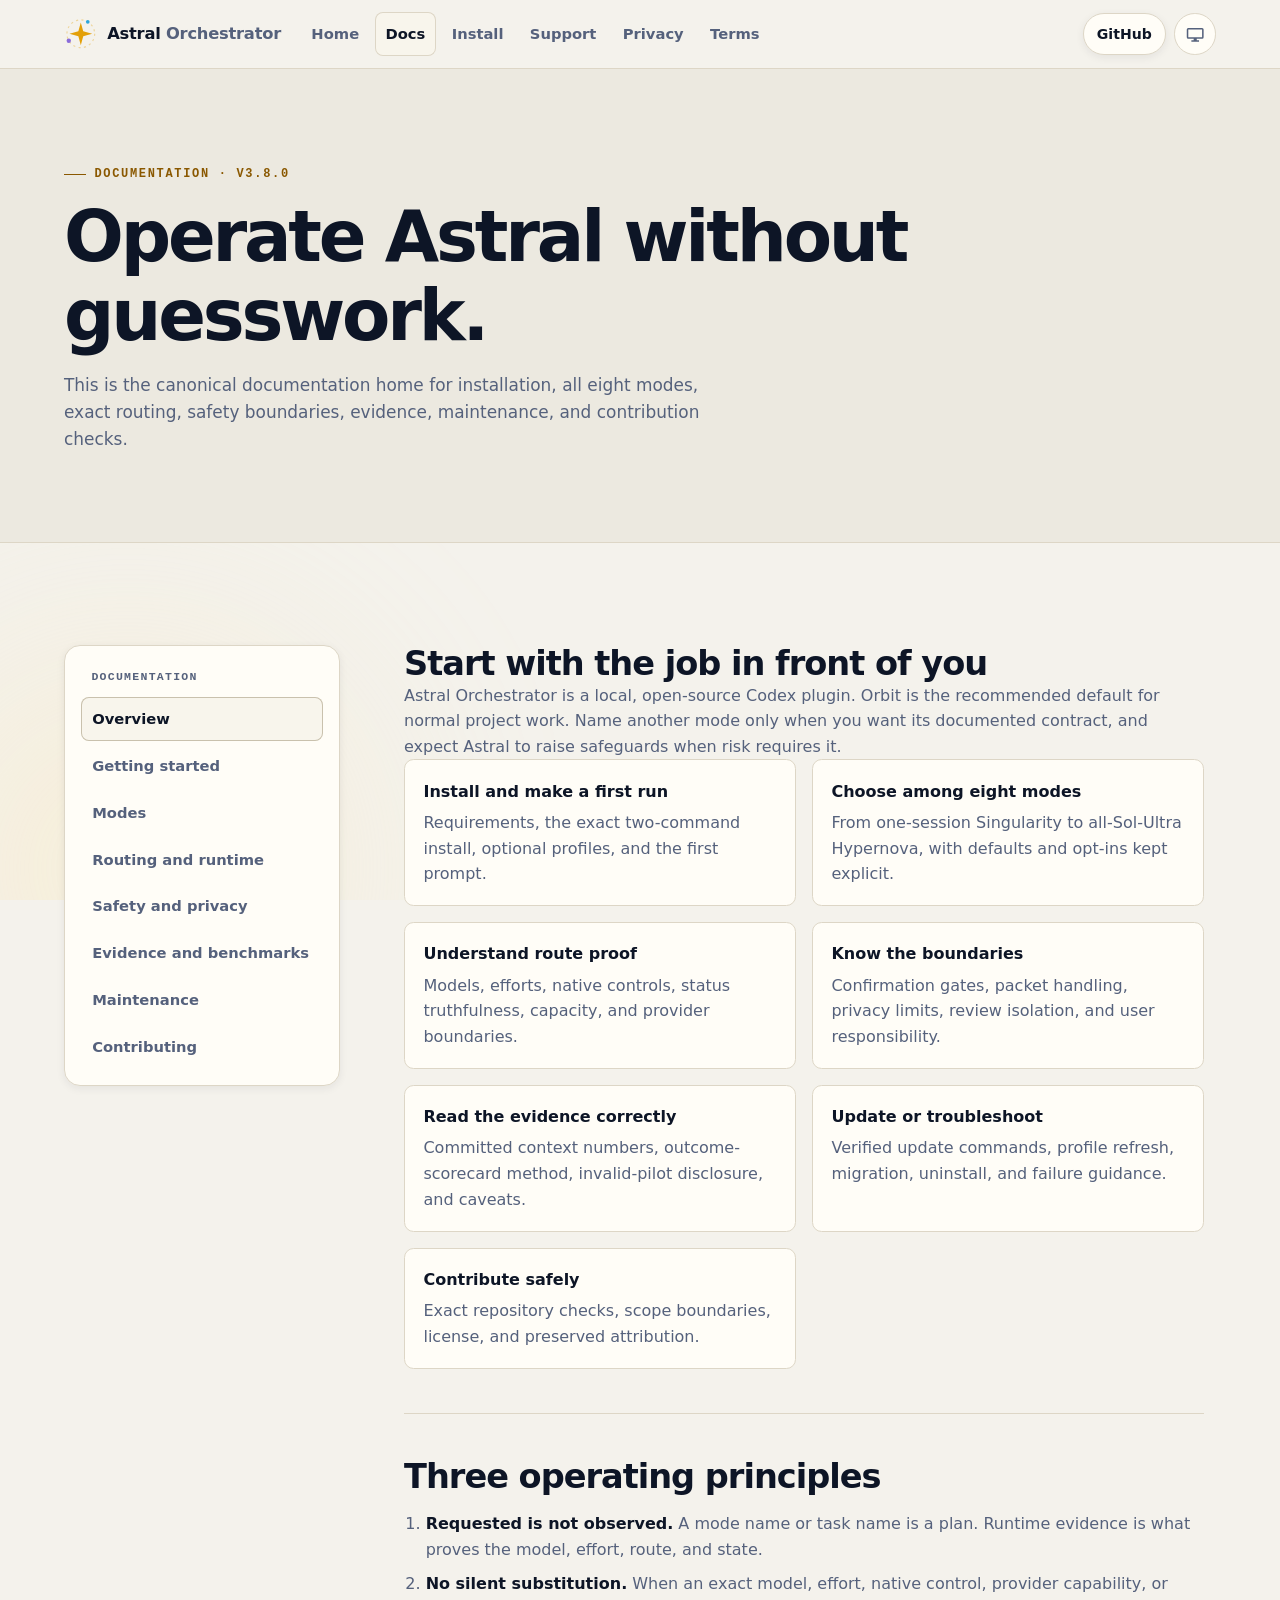
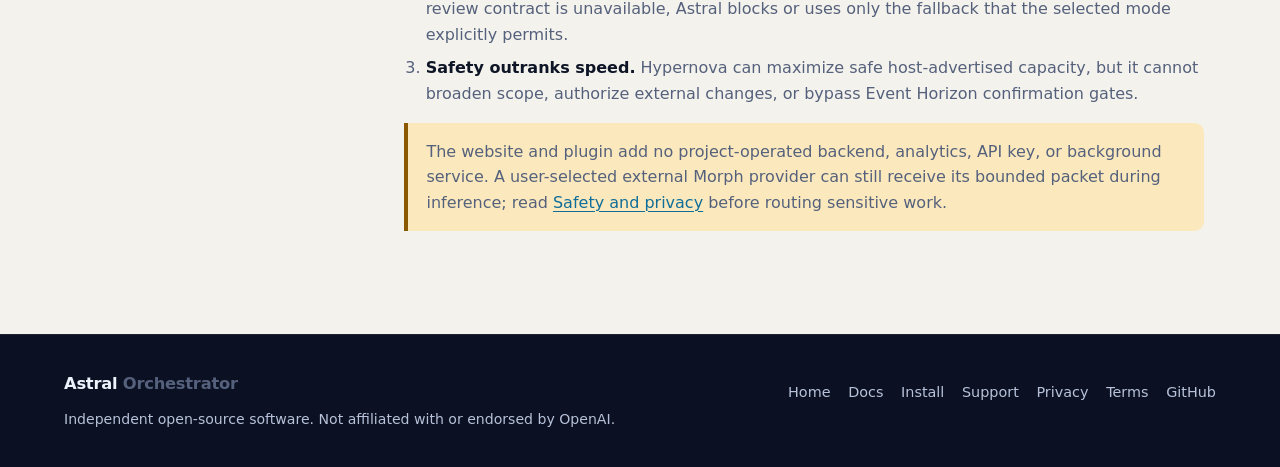
==== website/docs/index.html @ 860723d2 "feat: add Hypernova Sol Ultra mode" ====
<!doctype html>
<html lang="en">
  <head>
    <meta charset="utf-8">
    <meta name="viewport" content="width=device-width, initial-scale=1">
    <meta name="description" content="Canonical documentation for Astral Orchestrator installation, modes, routing, safety, evidence, and maintenance.">
    <meta name="theme-color" content="#f4f2ec">
    <title>Documentation · Astral Orchestrator</title>
    <link rel="icon" type="image/png" href="../assets/astral-orchestrator-favicon-32.png">
    <link rel="apple-touch-icon" href="../assets/astral-orchestrator-touch-icon.png">
    <link rel="stylesheet" href="../assets/site.css">
    <script src="../assets/site.js"></script>
  </head>
  <body>
    <div class="ambient" aria-hidden="true"></div>
    <a class="skip-link" href="#main-content">Skip to content</a>
    <header class="site-header">
      <div class="shell header-inner">
        <a class="brand" href="../" aria-label="Astral Orchestrator home">
          <svg class="brand-mark" viewBox="0 0 40 40" aria-hidden="true">
            <circle cx="20" cy="20" r="16.5" fill="none" stroke="currentColor" stroke-opacity="0.35" stroke-width="1.4" stroke-dasharray="2.5 4"></circle>
            <path d="M20 6.5 L22.9 17.1 L33.5 20 L22.9 22.9 L20 33.5 L17.1 22.9 L6.5 20 L17.1 17.1 Z"></path>
            <circle cx="28.3" cy="5.7" r="2.2" fill="#2ea6dc"></circle>
            <circle cx="5.7" cy="28.3" r="2.6" fill="#8a6cdb"></circle>
          </svg>
          <span class="brand-word">Astral <em>Orchestrator</em></span>
        </a>
        <nav class="site-nav" aria-label="Primary navigation">
          <ul>
            <li><a href="../">Home</a></li>
            <li><a href="./" aria-current="page">Docs</a></li>
            <li><a href="../install/">Install</a></li>
            <li><a href="../support/">Support</a></li>
            <li><a href="../privacy/">Privacy</a></li>
            <li><a href="../terms/">Terms</a></li>
          </ul>
        </nav>
        <div class="header-actions">
          <a class="star-button" href="https://github.com/Demonbane18/astral-orchestrator" target="_blank" rel="noopener" aria-label="Open Astral Orchestrator on GitHub in a new tab">
            <span class="star-button-part">GitHub</span>
          </a>
          <button class="theme-toggle" type="button" data-theme-toggle data-choice="system" aria-label="Theme: system. Activate for light theme.">
            <svg data-theme-icon="light" viewBox="0 0 24 24" aria-hidden="true"><circle cx="12" cy="12" r="5"></circle></svg>
            <svg data-theme-icon="dark" viewBox="0 0 24 24" aria-hidden="true"><path d="M21 12.8A9 9 0 1 1 11.2 3 7 7 0 0 0 21 12.8Z"></path></svg>
            <svg data-theme-icon="system" viewBox="0 0 24 24" aria-hidden="true"><path d="M3 4h18a2 2 0 0 1 2 2v10a2 2 0 0 1-2 2h-7v2h3v2H7v-2h3v-2H3a2 2 0 0 1-2-2V6a2 2 0 0 1 2-2Zm0 2v10h18V6H3Z"></path></svg>
          </button>
        </div>
      </div>
    </header>

    <main id="main-content">
      <header class="page-header docs-page-header">
        <div class="shell">
          <p class="eyebrow">Documentation · v3.8.0</p>
          <h1 id="docs-title">Operate Astral without guesswork.</h1>
          <p class="page-lede">This is the canonical documentation home for installation, all eight modes, exact routing, safety boundaries, evidence, maintenance, and contribution checks.</p>
        </div>
      </header>

      <section class="section" aria-labelledby="docs-title">
        <div class="shell docs-layout">
          <nav class="docs-nav" aria-label="Documentation">
            <p class="docs-nav-label">Documentation</p>
            <ul>
              <li><a href="./" aria-current="page">Overview</a></li>
              <li><a href="getting-started/">Getting started</a></li>
              <li><a href="modes/">Modes</a></li>
              <li><a href="routing/">Routing and runtime</a></li>
              <li><a href="safety/">Safety and privacy</a></li>
              <li><a href="evidence/">Evidence and benchmarks</a></li>
              <li><a href="maintenance/">Maintenance</a></li>
              <li><a href="contributing/">Contributing</a></li>
            </ul>
          </nav>

          <article class="doc-content">
            <section aria-labelledby="start-here">
              <h2 id="start-here">Start with the job in front of you</h2>
              <p>Astral Orchestrator is a local, open-source Codex plugin. Orbit is the recommended default for normal project work. Name another mode only when you want its documented contract, and expect Astral to raise safeguards when risk requires it.</p>
              <div class="doc-card-grid">
                <a class="doc-card" href="getting-started/"><strong>Install and make a first run</strong><span>Requirements, the exact two-command install, optional profiles, and the first prompt.</span></a>
                <a class="doc-card" href="modes/"><strong>Choose among eight modes</strong><span>From one-session Singularity to all-Sol-Ultra Hypernova, with defaults and opt-ins kept explicit.</span></a>
                <a class="doc-card" href="routing/"><strong>Understand route proof</strong><span>Models, efforts, native controls, status truthfulness, capacity, and provider boundaries.</span></a>
                <a class="doc-card" href="safety/"><strong>Know the boundaries</strong><span>Confirmation gates, packet handling, privacy limits, review isolation, and user responsibility.</span></a>
                <a class="doc-card" href="evidence/"><strong>Read the evidence correctly</strong><span>Committed context numbers, outcome-scorecard method, invalid-pilot disclosure, and caveats.</span></a>
                <a class="doc-card" href="maintenance/"><strong>Update or troubleshoot</strong><span>Verified update commands, profile refresh, migration, uninstall, and failure guidance.</span></a>
                <a class="doc-card" href="contributing/"><strong>Contribute safely</strong><span>Exact repository checks, scope boundaries, license, and preserved attribution.</span></a>
              </div>
            </section>

            <section aria-labelledby="operating-principles">
              <h2 id="operating-principles">Three operating principles</h2>
              <ol>
                <li><strong>Requested is not observed.</strong> A mode name or task name is a plan. Runtime evidence is what proves the model, effort, route, and state.</li>
                <li><strong>No silent substitution.</strong> When an exact model, effort, native control, provider capability, or review contract is unavailable, Astral blocks or uses only the fallback that the selected mode explicitly permits.</li>
                <li><strong>Safety outranks speed.</strong> Hypernova can maximize safe host-advertised capacity, but it cannot broaden scope, authorize external changes, or bypass Event Horizon confirmation gates.</li>
              </ol>
              <p class="doc-callout">The website and plugin add no project-operated backend, analytics, API key, or background service. A user-selected external Morph provider can still receive its bounded packet during inference; read <a href="safety/">Safety and privacy</a> before routing sensitive work.</p>
            </section>
          </article>
        </div>
      </section>
    </main>

    <footer class="site-footer">
      <div class="shell footer-inner">
        <div>
          <a class="brand" href="../"><span class="brand-word">Astral <em>Orchestrator</em></span></a>
          <p class="footer-note">Independent open-source software. Not affiliated with or endorsed by OpenAI.</p>
        </div>
        <nav aria-label="Footer navigation">
          <ul class="footer-links">
            <li><a href="../">Home</a></li>
            <li><a href="./">Docs</a></li>
            <li><a href="../install/">Install</a></li>
            <li><a href="../support/">Support</a></li>
            <li><a href="../privacy/">Privacy</a></li>
            <li><a href="../terms/">Terms</a></li>
            <li><a href="https://github.com/Demonbane18/astral-orchestrator">GitHub</a></li>
          </ul>
        </nav>
      </div>
    </footer>
  </body>
</html>
---- website/assets/site.css ----
/* ============================================================
   Astral Orchestrator · celestial design system
   Light "day" theme by default; dark "night" via [data-theme="dark"].
   The resolved theme is set by site.js before first paint.
   ============================================================ */

:root {
  color-scheme: light;

  --bg: #f4f2ec;
  --bg-soft: #ece9e0;
  --surface: #fffdf7;
  --surface-2: #f8f5ec;
  --glass: rgb(255 253 247 / 0.72);
  --text: #16213b;
  --text-strong: #0d1526;
  --muted: #55617c;
  --line: #ddd6c6;
  --line-strong: #c9c1ad;

  --gold: #8a5800;
  --gold-bright: #e3a008;
  --focus-ring: #8a5800;
  --gold-soft: #fbe9bd;
  --sky: #0f6d99;
  --sky-bright: #1f9ed6;
  --sky-soft: #d5eef8;
  --violet: #6b4fc6;
  --violet-soft: #e6def8;

  --header-bg: #f4f2ec;
  --hero-bg: #0b1122;
  --hero-text: #eef2fc;
  --hero-muted: #b7c2da;
  --code-bg: #0b1122;
  --code-text: #dce8fb;

  --shadow-sm: 0 0.15rem 0.5rem rgb(23 32 56 / 0.07);
  --shadow-md: 0 0.9rem 2.4rem rgb(23 32 56 / 0.11);
  --shadow-glow: 0 0 2.5rem rgb(227 160 8 / 0.25);

  --radius: 1rem;
  --radius-sm: 0.6rem;
  --content: 72rem;

  --font-body: ui-sans-serif, system-ui, -apple-system, BlinkMacSystemFont, "Segoe UI", sans-serif;
  --font-mono: ui-monospace, SFMono-Regular, Menlo, Consolas, monospace;
}

:root[data-theme="dark"] {
  color-scheme: dark;

  --bg: #070b18;
  --bg-soft: #0a1020;
  --surface: #0e1527;
  --surface-2: #121b31;
  --glass: rgb(14 21 39 / 0.66);
  --text: #e8edfa;
  --text-strong: #f7f9ff;
  --muted: #9da9c6;
  --line: #243050;
  --line-strong: #33436e;

  --gold: #f2ba42;
  --gold-bright: #ffd36a;
  --focus-ring: #ffd36a;
  --gold-soft: #2c2307;
  --sky: #63c9f2;
  --sky-bright: #8adbf7;
  --sky-soft: #0d2b3d;
  --violet: #a585f0;
  --violet-soft: #241d44;

  --header-bg: rgb(7 11 24 / 0.78);
  --hero-bg: #070b18;
  --hero-text: #eef2fc;
  --hero-muted: #a9b6d4;
  --code-bg: #050912;
  --code-text: #d7e5fb;

  --shadow-sm: 0 0.15rem 0.5rem rgb(0 0 0 / 0.35);
  --shadow-md: 0 0.9rem 2.6rem rgb(0 0 0 / 0.45);
  --shadow-glow: 0 0 3rem rgb(242 186 66 / 0.22);
}

/* ---------- Reset & base ---------- */

*,
*::before,
*::after {
  box-sizing: border-box;
}

html {
  scroll-behavior: smooth;
  scroll-padding-top: 5.5rem;
}

body {
  margin: 0;
  color: var(--text);
  background: var(--bg);
  font-family: var(--font-body);
  font-size: 1rem;
  line-height: 1.6;
  -webkit-font-smoothing: antialiased;
  overflow-x: hidden;
  transition: background-color 0.35s ease, color 0.35s ease;
}

img,
svg {
  display: block;
  max-width: 100%;
}

svg {
  fill: currentColor;
}

a {
  color: var(--sky);
  text-decoration-thickness: 0.09em;
  text-underline-offset: 0.16em;
}

a:hover {
  color: var(--gold);
}

button,
a {
  touch-action: manipulation;
  -webkit-tap-highlight-color: transparent;
}

:focus-visible {
  outline: 0.18rem solid var(--focus-ring);
  outline-offset: 0.18rem;
  border-radius: 0.25rem;
}

.skip-link {
  position: fixed;
  z-index: 100;
  top: 0.75rem;
  left: 0.75rem;
  transform: translateY(-180%);
  padding: 0.55rem 0.8rem;
  color: #0b1122;
  background: var(--gold-bright);
  border-radius: 0.4rem;
  font-weight: 700;
  text-decoration: none;
}

.skip-link:focus {
  transform: translateY(0);
}

.shell {
  width: min(var(--content), calc(100% - 2.5rem));
  margin-inline: auto;
}

/* ---------- Ambient background ---------- */

.ambient {
  position: fixed;
  inset: 0;
  z-index: -1;
  overflow: hidden;
  pointer-events: none;
}

.ambient::before,
.ambient::after {
  position: absolute;
  width: 44rem;
  height: 44rem;
  content: "";
  border-radius: 50%;
  filter: blur(90px);
  opacity: 0.5;
}

.ambient::before {
  top: -18rem;
  right: -12rem;
  background: radial-gradient(circle, var(--sky-soft) 0%, transparent 65%);
}

.ambient::after {
  bottom: -20rem;
  left: -14rem;
  background: radial-gradient(circle, var(--gold-soft) 0%, transparent 65%);
}

:root[data-theme="dark"] .ambient::before,
:root[data-theme="dark"] .ambient::after {
  opacity: 0.9;
}

/* ---------- Header ---------- */

.site-header {
  position: sticky;
  z-index: 50;
  top: 0;
  background: var(--header-bg);
  border-bottom: 1px solid var(--line);
  backdrop-filter: blur(14px);
  -webkit-backdrop-filter: blur(14px);
}

.header-inner {
  display: flex;
  flex-wrap: wrap;
  align-items: center;
  gap: 0.4rem 1.25rem;
  min-height: 4.25rem;
  padding-block: 0.5rem;
}

.brand {
  display: inline-flex;
  flex: 0 0 auto;
  align-items: center;
  gap: 0.6rem;
  color: var(--text-strong);
  font-weight: 800;
  letter-spacing: -0.015em;
  line-height: 1.1;
  text-decoration: none;
}

.brand:hover {
  color: var(--text-strong);
}

.brand-mark {
  width: 2.1rem;
  height: 2.1rem;
  color: var(--gold-bright);
  transition: transform 0.5s cubic-bezier(0.34, 1.56, 0.64, 1);
}

.brand:hover .brand-mark {
  transform: rotate(72deg);
}

.brand-word {
  font-size: 1.02rem;
  white-space: nowrap;
}

.brand-word em {
  color: var(--muted);
  font-style: normal;
  font-weight: 600;
}

.site-nav {
  flex: 1 1 auto;
  min-width: 0;
}

.site-nav ul,
.footer-links,
.check-list,
.issue-list {
  padding: 0;
  margin: 0;
  list-style: none;
}

.site-nav ul {
  display: flex;
  align-items: center;
  gap: 0.1rem 0.35rem;
  overflow-x: auto;
  scrollbar-width: none;
}

.site-nav ul::-webkit-scrollbar {
  display: none;
}

.site-nav a {
  display: inline-flex;
  align-items: center;
  min-height: 2.75rem;
  padding: 0.45rem 0.65rem;
  color: var(--muted);
  border-radius: 0.5rem;
  font-size: 0.92rem;
  font-weight: 600;
  text-decoration: none;
  white-space: nowrap;
}

.site-nav a[aria-current="page"] {
  color: var(--text-strong);
  background: var(--surface-2);
  box-shadow: inset 0 0 0 1px var(--line);
}

.site-nav a:hover {
  color: var(--text-strong);
  background: var(--surface-2);
}

.header-actions {
  display: flex;
  flex: 0 0 auto;
  align-items: center;
  gap: 0.55rem;
  margin-left: auto;
}

/* ---------- Theme toggle ---------- */

.theme-toggle {
  display: grid;
  place-items: center;
  width: 2.6rem;
  height: 2.6rem;
  padding: 0;
  color: var(--muted);
  background: var(--surface);
  border: 1px solid var(--line);
  border-radius: 50%;
  cursor: pointer;
  transition: color 0.25s ease, border-color 0.25s ease, transform 0.25s ease;
}

.theme-toggle:hover {
  color: var(--gold);
  border-color: var(--gold);
  transform: rotate(18deg);
}

.theme-toggle svg {
  display: none;
  width: 1.15rem;
  height: 1.15rem;
}

.theme-toggle[data-choice="light"] [data-theme-icon="light"],
.theme-toggle[data-choice="dark"] [data-theme-icon="dark"],
.theme-toggle[data-choice="system"] [data-theme-icon="system"] {
  display: block;
}

/* ---------- GitHub star button ---------- */

.star-button {
  position: relative;
  display: inline-flex;
  align-items: center;
  min-height: 2.6rem;
  padding: 0;
  color: var(--text-strong);
  background: var(--surface);
  border: 1px solid var(--line);
  border-radius: 2rem;
  box-shadow: var(--shadow-sm);
  font-size: 0.88rem;
  font-weight: 700;
  text-decoration: none;
  transition: border-color 0.25s ease, box-shadow 0.25s ease, transform 0.15s ease;
}

.star-button:hover {
  color: var(--text-strong);
  border-color: var(--gold-bright);
  box-shadow: var(--shadow-glow);
}

.star-button:active {
  transform: scale(0.96);
}

.star-button-part {
  display: inline-flex;
  align-items: center;
  gap: 0.4rem;
  padding: 0.45rem 0.8rem;
}

.star-button-part + .star-button-part {
  border-left: 1px solid var(--line);
}

.star-button .gh-mark {
  width: 1.15rem;
  height: 1.15rem;
}

.star-icon {
  width: 1rem;
  height: 1rem;
  color: var(--muted);
  transition: color 0.25s ease, transform 0.4s cubic-bezier(0.34, 1.8, 0.64, 1);
}

.star-button:hover .star-icon {
  color: var(--gold-bright);
  transform: rotate(72deg) scale(1.15);
}

/* ---------- Typography ---------- */

.eyebrow {
  display: inline-flex;
  align-items: center;
  gap: 0.5rem;
  margin: 0 0 0.9rem;
  color: var(--gold);
  font-family: var(--font-mono);
  font-size: 0.75rem;
  font-weight: 700;
  letter-spacing: 0.14em;
  text-transform: uppercase;
}

.eyebrow::before {
  display: inline-block;
  width: 1.4rem;
  height: 1px;
  content: "";
  background: currentColor;
}

h1,
h2,
h3 {
  color: var(--text-strong);
  font-family: var(--font-body);
  font-weight: 800;
  line-height: 1.12;
}

h1 {
  max-width: 17ch;
  margin: 0;
  font-size: clamp(2.4rem, 6.5vw, 4.4rem);
  letter-spacing: -0.045em;
}

h2 {
  margin: 0;
  font-size: clamp(1.65rem, 3.6vw, 2.4rem);
  letter-spacing: -0.03em;
}

h3 {
  margin: 0;
  font-size: 1.18rem;
  letter-spacing: -0.015em;
}

p {
  margin: 0;
}

.gradient-text {
  color: var(--gold);
}

/* Keep the hero's luminous treatment against its dedicated dark backdrop. */
.hero .gradient-text {
  color: var(--gold-bright);
}

/* Marker-style highlight for key terms */
.hl {
  padding-inline: 0.08em;
  color: var(--text-strong);
  font-weight: 700;
  background: linear-gradient(to top, rgb(242 186 66 / 0.32) 38%, transparent 38%);
  border-radius: 0.12em;
  box-decoration-break: clone;
  -webkit-box-decoration-break: clone;
}

.hero .hl {
  color: #fff;
}

/* Check list (requirements, facts) */
.check-list {
  display: grid;
  gap: 0.6rem;
  margin-top: 0.75rem;
}

.check-list li {
  position: relative;
  padding-left: 1.55rem;
  color: var(--muted);
}

.check-list li::before {
  position: absolute;
  left: 0;
  color: var(--gold-bright);
  content: "✓";
  font-weight: 800;
}

.check-list li strong {
  color: var(--text-strong);
}

/* ---------- Buttons ---------- */

.button {
  display: inline-flex;
  align-items: center;
  justify-content: center;
  min-height: 3rem;
  padding: 0.75rem 1.35rem;
  border: 1px solid transparent;
  border-radius: 0.7rem;
  font-weight: 700;
  line-height: 1.2;
  text-align: center;
  text-decoration: none;
  transition: transform 0.18s ease, box-shadow 0.25s ease, background 0.25s ease,
    border-color 0.25s ease, color 0.25s ease;
}

.button:active {
  transform: translateY(1px) scale(0.98);
}

.button-primary {
  color: #131a08;
  background: linear-gradient(135deg, #ffd36a 0%, #f0b73f 100%);
  box-shadow: 0 0.55rem 1.6rem rgb(240 183 63 / 0.35);
}

.button-primary:hover {
  color: #131a08;
  box-shadow: 0 0.8rem 2.2rem rgb(240 183 63 / 0.5);
  transform: translateY(-2px);
}

.button-quiet {
  color: var(--hero-text);
  border-color: rgb(255 255 255 / 0.22);
  background: rgb(255 255 255 / 0.04);
}

.button-quiet:hover {
  color: #fff;
  border-color: var(--sky-bright);
  background: rgb(255 255 255 / 0.09);
  transform: translateY(-2px);
}

/* ---------- Hero ---------- */

.hero {
  position: relative;
  overflow: hidden;
  color: var(--hero-text);
  background:
    radial-gradient(ellipse 60% 45% at 78% 8%, rgb(99 201 242 / 0.14) 0%, transparent 70%),
    radial-gradient(ellipse 55% 40% at 12% 90%, rgb(242 186 66 / 0.12) 0%, transparent 70%),
    radial-gradient(ellipse 40% 35% at 90% 85%, rgb(165 133 240 / 0.12) 0%, transparent 70%),
    var(--hero-bg);
}

.hero::before {
  position: absolute;
  inset: 0;
  content: "";
  background-image:
    radial-gradient(1.5px 1.5px at 12% 22%, rgb(255 255 255 / 0.85) 50%, transparent 51%),
    radial-gradient(1px 1px at 32% 68%, rgb(255 255 255 / 0.6) 50%, transparent 51%),
    radial-gradient(1.8px 1.8px at 55% 15%, rgb(255 255 255 / 0.75) 50%, transparent 51%),
    radial-gradient(1px 1px at 70% 45%, rgb(255 255 255 / 0.5) 50%, transparent 51%),
    radial-gradient(1.4px 1.4px at 86% 26%, rgb(255 255 255 / 0.8) 50%, transparent 51%),
    radial-gradient(1px 1px at 44% 88%, rgb(255 255 255 / 0.55) 50%, transparent 51%),
    radial-gradient(1.2px 1.2px at 94% 70%, rgb(255 255 255 / 0.6) 50%, transparent 51%),
    radial-gradient(1px 1px at 6% 78%, rgb(255 255 255 / 0.5) 50%, transparent 51%);
  animation: starfield-drift 14s ease-in-out infinite alternate;
}

@keyframes starfield-drift {
  from { opacity: 0.55; transform: translateY(0); }
  to { opacity: 1; transform: translateY(-0.6rem); }
}

.hero-grid {
  position: relative;
  display: grid;
  grid-template-columns: minmax(0, 1.08fr) minmax(16rem, 0.92fr);
  gap: clamp(2rem, 6vw, 5rem);
  align-items: center;
  padding-block: clamp(3.5rem, 9vw, 7rem);
}

.hero-grid > * {
  min-width: 0;
}

.hero-badge {
  display: inline-flex;
  align-items: center;
  gap: 0.5rem;
  margin-bottom: 1.3rem;
  padding: 0.4rem 0.9rem;
  color: var(--gold-bright);
  background: rgb(242 186 66 / 0.1);
  border: 1px solid rgb(242 186 66 / 0.32);
  border-radius: 2rem;
  font-family: var(--font-mono);
  font-size: 0.74rem;
  font-weight: 600;
  letter-spacing: 0.06em;
}

.hero-badge .pulse-dot {
  width: 0.5rem;
  height: 0.5rem;
  background: var(--gold-bright);
  border-radius: 50%;
  animation: pulse-dot 2.2s ease-in-out infinite;
}

@keyframes pulse-dot {
  0%, 100% { box-shadow: 0 0 0 0 rgb(242 186 66 / 0.55); }
  55% { box-shadow: 0 0 0 0.45rem rgb(242 186 66 / 0); }
}

.hero h1 {
  color: var(--hero-text);
}

.hero-copy {
  max-width: 36rem;
  margin-top: 1.35rem;
  color: var(--hero-muted);
  font-size: clamp(1.05rem, 2vw, 1.22rem);
}

.hero-actions {
  display: flex;
  flex-wrap: wrap;
  gap: 0.8rem;
  margin-top: 2rem;
}

.hero-facts {
  display: flex;
  flex-wrap: wrap;
  gap: 0.5rem 1.4rem;
  margin-top: 2.4rem;
  padding: 0;
  list-style: none;
}

.hero-facts li {
  display: flex;
  align-items: center;
  gap: 0.5rem;
  color: var(--hero-muted);
  font-size: 0.88rem;
  font-weight: 600;
}

.hero-facts svg {
  width: 0.95rem;
  height: 0.95rem;
  color: var(--gold-bright);
}

/* Hero orbital scene */

.hero-orbit {
  position: relative;
  max-width: 27rem;
  margin-inline: auto;
}

.hero-orbit::before {
  position: absolute;
  inset: 12%;
  content: "";
  background: radial-gradient(circle, rgb(242 186 66 / 0.22) 0%, transparent 62%);
  filter: blur(22px);
}

.orbit-scene {
  position: relative;
  width: 100%;
  height: auto;
}

.orbit-ring {
  fill: none;
  stroke: rgb(255 255 255 / 0.16);
  stroke-dasharray: 3 7;
  stroke-width: 1;
}

.orbit-group {
  transform-box: view-box;
  transform-origin: center;
}

.orbit-group--luna {
  animation: orbit-spin 26s linear infinite;
}

.orbit-group--terra {
  animation: orbit-spin 17s linear infinite reverse;
}

.orbit-ring--review {
  stroke: rgb(242 186 66 / 0.32);
  transform-box: view-box;
  transform-origin: center;
  animation: orbit-spin 70s linear infinite reverse;
}

@keyframes orbit-spin {
  to { transform: rotate(360deg); }
}

.orbit-sol {
  color: var(--gold-bright);
  filter: drop-shadow(0 0 14px rgb(242 186 66 / 0.65));
}

.orbit-luna {
  color: var(--sky-bright);
  filter: drop-shadow(0 0 8px rgb(99 201 242 / 0.6));
}

.orbit-terra {
  color: var(--violet);
  filter: drop-shadow(0 0 8px rgb(165 133 240 / 0.6));
}

.orbit-cutout {
  fill: var(--hero-bg);
}

.orbit-legend {
  position: relative;
  display: flex;
  flex-wrap: wrap;
  justify-content: center;
  gap: 0.55rem;
  margin-top: 1.1rem;
}

.orbit-chip {
  display: inline-flex;
  align-items: center;
  gap: 0.45rem;
  padding: 0.38rem 0.85rem;
  color: var(--hero-text);
  background: rgb(255 255 255 / 0.05);
  border: 1px solid rgb(255 255 255 / 0.14);
  border-radius: 2rem;
  font-size: 0.8rem;
  font-weight: 600;
  backdrop-filter: blur(6px);
}

.orbit-chip i {
  width: 0.55rem;
  height: 0.55rem;
  border-radius: 50%;
}

.orbit-chip .dot-sol { background: var(--gold-bright); }
.orbit-chip .dot-luna { background: var(--sky-bright); }
.orbit-chip .dot-terra { background: var(--violet); }
.orbit-chip .dot-review { background: transparent; border: 2px dashed var(--gold-bright); }

/* ---------- Sections ---------- */

.section {
  padding-block: clamp(3.5rem, 8vw, 6.5rem);
}

.section-intro {
  display: grid;
  grid-template-columns: minmax(0, 0.85fr) minmax(16rem, 1.15fr);
  gap: 1rem 3rem;
  align-items: end;
  margin-bottom: clamp(2rem, 5vw, 3.25rem);
}

.section-intro > p:last-child,
.page-lede {
  max-width: 42rem;
  color: var(--muted);
  font-size: 1.06rem;
}

/* ---------- Cards ---------- */

.card-grid {
  display: grid;
  grid-template-columns: repeat(3, minmax(0, 1fr));
  gap: 1.15rem;
}

.two-up {
  display: grid;
  grid-template-columns: repeat(2, minmax(0, 1fr));
  gap: 1.15rem;
}

.pillar-card,
.mode-card,
.plain-card,
.install-card,
.info-panel,
.policy-card,
.chart-card,
.conclusion-card {
  position: relative;
  padding: clamp(1.35rem, 3vw, 1.9rem);
  background: var(--glass);
  border: 1px solid var(--line);
  border-radius: var(--radius);
  box-shadow: var(--shadow-sm);
  backdrop-filter: blur(12px);
  -webkit-backdrop-filter: blur(12px);
  transition: transform 0.3s ease, box-shadow 0.3s ease, border-color 0.3s ease;
}

.pillar-card:hover,
.mode-card:hover,
.plain-card:hover {
  border-color: var(--line-strong);
  box-shadow: var(--shadow-md);
  transform: translateY(-0.3rem);
}

.pillar-card p,
.mode-card p,
.plain-card p,
.info-panel p,
.policy-card p,
.conclusion-card p {
  margin-top: 0.7rem;
  color: var(--muted);
}

.card-icon {
  display: grid;
  place-items: center;
  width: 2.9rem;
  height: 2.9rem;
  margin-bottom: 1.1rem;
  border-radius: 0.85rem;
}

.card-icon svg {
  width: 1.45rem;
  height: 1.45rem;
}

.card-icon--sol {
  color: var(--gold-bright);
  background: var(--gold-soft);
}

.card-icon--lanes {
  color: var(--sky-bright);
  background: var(--sky-soft);
}

.card-icon--review {
  color: var(--violet);
  background: var(--violet-soft);
}

/* ---------- Modes ---------- */

.modes-section {
  background: var(--bg-soft);
  border-block: 1px solid var(--line);
}

.mode-card {
  display: flex;
  flex-direction: column;
  gap: 0.2rem;
}

.modes-grid {
  grid-template-columns: repeat(3, minmax(0, 1fr));
}

.mode-tag {
  display: inline-flex;
  align-items: center;
  align-self: flex-start;
  gap: 0.45rem;
  margin-bottom: 0.85rem;
  padding: 0.28rem 0.7rem;
  border-radius: 2rem;
  font-family: var(--font-mono);
  font-size: 0.72rem;
  font-weight: 700;
  letter-spacing: 0.08em;
  text-transform: uppercase;
}

.mode-tag--comet {
  color: var(--gold);
  background: var(--gold-soft);
}

.mode-tag--orbit {
  color: var(--sky);
  background: var(--sky-soft);
}

.mode-tag--event-horizon {
  color: var(--violet);
  background: var(--violet-soft);
}

.mode-tag--singularity {
  color: var(--text-strong);
  background: color-mix(in srgb, var(--gold-soft) 52%, var(--sky-soft));
  border: 1px solid color-mix(in srgb, var(--gold) 46%, var(--sky));
}

.mode-tag--pulsar {
  color: var(--gold);
  background: var(--gold-soft);
  border: 1px solid currentColor;
}

.mode-tag--morph {
  color: var(--violet);
  background: var(--violet-soft);
  border: 1px solid currentColor;
}

.mode-tag--constellation {
  color: var(--sky);
  background: var(--sky-soft);
  border: 1px solid currentColor;
}

.mode-tag--hypernova {
  color: var(--text-strong);
  background: color-mix(in srgb, var(--violet-soft) 55%, var(--gold-soft));
  border: 1px solid color-mix(in srgb, var(--violet) 55%, var(--gold));
}

.mode-card--pulsar {
  border-color: color-mix(in srgb, var(--gold) 38%, var(--line));
}

.mode-card--singularity {
  border-color: color-mix(in srgb, var(--gold) 28%, var(--sky));
}

.mode-card--morph {
  border-color: color-mix(in srgb, var(--violet) 38%, var(--line));
}

.mode-card--constellation {
  border-color: color-mix(in srgb, var(--sky) 38%, var(--line));
}

.mode-card--hypernova {
  border-color: color-mix(in srgb, var(--violet) 42%, var(--gold));
}

.mode-card .mode-best {
  margin-top: auto;
  padding-top: 0.9rem;
  font-size: 0.86rem;
}

.mode-card .mode-best strong {
  color: var(--text-strong);
}

.mode-guard {
  max-width: 60rem;
  margin: 1.4rem auto 0;
  padding: 1.15rem 1.35rem;
  color: var(--muted);
  background: var(--surface);
  border: 1px solid var(--line-strong);
  border-left: 0.32rem solid var(--violet);
  border-radius: var(--radius-sm);
  box-shadow: var(--shadow-sm);
}

.mode-guard h3 {
  margin: 0;
  color: var(--text-strong);
  font-size: 1rem;
}

.mode-guard p {
  margin: 0.45rem 0 0;
}

/* ---------- Pulsar mode ---------- */

.pulsar-section {
  border-bottom: 1px solid var(--line);
}

.pulsar-grid {
  display: grid;
  grid-template-columns: repeat(3, minmax(0, 1fr));
  gap: 1.15rem;
}

.pulsar-card {
  padding: clamp(1.35rem, 3vw, 1.9rem);
  color: var(--muted);
  background: var(--glass);
  border: 1px solid var(--line);
  border-top: 0.32rem solid var(--gold-bright);
  border-radius: var(--radius);
  box-shadow: var(--shadow-sm);
  backdrop-filter: blur(12px);
  -webkit-backdrop-filter: blur(12px);
}

.pulsar-card h3 {
  color: var(--text-strong);
}

.attribution-note {
  max-width: 54rem;
  margin: 1.5rem auto 0;
  padding: 1rem 1.2rem;
  color: var(--muted);
  background: var(--gold-soft);
  border-left: 0.28rem solid var(--gold);
  border-radius: 0 var(--radius-sm) var(--radius-sm) 0;
  font-size: 0.92rem;
}

.attribution-note p {
  margin: 0;
}

/* ---------- How it works: interactive route ---------- */

.route-map {
  max-width: 60rem;
  margin-inline: auto;
}

.route-step {
  position: relative;
  background: var(--glass);
  border: 1px solid var(--line);
  border-left: 0.35rem solid var(--sky-bright);
  border-radius: var(--radius);
  box-shadow: var(--shadow-sm);
  backdrop-filter: blur(12px);
  -webkit-backdrop-filter: blur(12px);
  transition: border-color 0.25s ease, box-shadow 0.25s ease;
}

.route-step:hover {
  box-shadow: var(--shadow-md);
}

.route-step--sol,
.route-step--review {
  border-left-color: var(--gold-bright);
}

.route-step--terra {
  border-left-color: var(--violet);
}

.route-step details {
  margin: 0;
}

.route-step summary {
  display: grid;
  grid-template-columns: auto 1fr auto;
  gap: 0.95rem;
  align-items: center;
  min-height: 3.5rem;
  padding: 1.05rem 1.2rem;
  cursor: pointer;
  list-style: none;
  user-select: none;
}

.route-step summary::-webkit-details-marker {
  display: none;
}

.route-number {
  display: grid;
  place-items: center;
  width: 2.5rem;
  height: 2.5rem;
  color: var(--sky);
  background: var(--sky-soft);
  border-radius: 50%;
  font-family: var(--font-mono);
  font-size: 0.85rem;
  font-weight: 700;
}

.route-step--sol .route-number,
.route-step--review .route-number {
  color: var(--gold);
  background: var(--gold-soft);
}

.route-step--terra .route-number {
  color: var(--violet);
  background: var(--violet-soft);
}

.route-title {
  display: block;
  color: var(--text-strong);
  font-size: 1.08rem;
  font-weight: 800;
  letter-spacing: -0.01em;
  line-height: 1.25;
}

.route-tagline {
  display: block;
  margin-top: 0.15rem;
  color: var(--muted);
  font-size: 0.92rem;
  line-height: 1.45;
}

.route-chevron {
  display: grid;
  place-items: center;
  width: 1.9rem;
  height: 1.9rem;
  color: var(--muted);
  border-radius: 50%;
  transition: transform 0.3s ease, background 0.25s ease, color 0.25s ease;
}

.route-chevron svg {
  width: 1.05rem;
  height: 1.05rem;
}

.route-step summary:hover .route-chevron {
  color: var(--gold);
  background: var(--gold-soft);
}

.route-step details[open] .route-chevron {
  transform: rotate(180deg);
}

.route-detail {
  padding: 0 1.2rem 1.2rem 4.65rem;
  color: var(--muted);
  font-size: 0.95rem;
}

.route-detail p + p {
  margin-top: 0.6rem;
}

.route-detail strong {
  color: var(--text-strong);
}

.route-connector {
  width: 0.18rem;
  height: 2.4rem;
  margin-inline: auto;
  border-radius: 1rem;
  background-image: linear-gradient(to bottom, var(--sky-bright) 52%, transparent 48%);
  background-size: 100% 0.85rem;
  background-repeat: repeat-y;
  opacity: 0.75;
  animation: route-flow 0.9s linear infinite;
}

@keyframes route-flow {
  to { background-position-y: 0.85rem; }
}

.route-branches {
  position: relative;
  display: grid;
  grid-template-columns: repeat(2, minmax(0, 1fr));
  gap: 1rem;
  padding: 1.1rem;
  border: 1px dashed var(--line-strong);
  border-radius: calc(var(--radius) + 0.4rem);
}

.route-branches-label {
  position: absolute;
  top: -0.72rem;
  left: 50%;
  transform: translateX(-50%);
  padding: 0.08rem 0.8rem;
  color: var(--muted);
  background: var(--bg);
  border: 1px solid var(--line);
  border-radius: 2rem;
  font-family: var(--font-mono);
  font-size: 0.7rem;
  font-weight: 700;
  letter-spacing: 0.08em;
  text-transform: uppercase;
  white-space: nowrap;
}

.route-caption {
  max-width: 40rem;
  margin: 1.75rem auto 0;
  color: var(--muted);
  font-size: 0.93rem;
  text-align: center;
}

.route-hint {
  margin: 0 auto 1.75rem;
  color: var(--muted);
  font-family: var(--font-mono);
  font-size: 0.78rem;
  text-align: center;
}

.route-hint kbd {
  padding: 0.1rem 0.5rem;
  color: var(--gold);
  background: var(--gold-soft);
  border-radius: 0.4rem;
  font-family: inherit;
}

/* ---------- Benchmark evidence ---------- */

.evidence-section {
  background: var(--bg-soft);
  border-block: 1px solid var(--line);
}

.evidence-grid {
  display: grid;
  grid-template-columns: minmax(0, 1.25fr) minmax(15rem, 0.75fr);
  gap: 1.15rem;
  align-items: stretch;
}

.chart-card h3 {
  margin-bottom: 0.35rem;
}

.chart-sub {
  color: var(--muted);
  font-size: 0.9rem;
}

.chart {
  display: grid;
  gap: 1.05rem;
  margin-top: 1.6rem;
}

.chart-row {
  display: grid;
  grid-template-columns: minmax(6.5rem, 9rem) 1fr minmax(3.6rem, auto);
  gap: 0.75rem;
  align-items: center;
}

.chart-label {
  color: var(--text-strong);
  font-size: 0.9rem;
  font-weight: 700;
  line-height: 1.3;
}

.chart-label small {
  display: block;
  color: var(--muted);
  font-size: 0.76rem;
  font-weight: 500;
}

.chart-track {
  height: 1.7rem;
  overflow: hidden;
  background: var(--surface-2);
  border: 1px solid var(--line);
  border-radius: 0.5rem;
}

.chart-bar {
  display: block;
  width: 100%;
  height: 100%;
  border-radius: 0.35rem;
  transform: scaleX(1);
  transform-origin: left;
  transition: transform 1.1s cubic-bezier(0.22, 1, 0.36, 1);
}

.js .chart:not(.in-view) .chart-bar {
  transform: scaleX(0);
}

.chart-bar--full {
  width: 82.4%;
  background: linear-gradient(90deg, var(--violet) 0%, var(--sky-bright) 100%);
}

.chart-bar--comet {
  width: 38.1%;
  background: linear-gradient(90deg, var(--sky-bright) 0%, var(--gold-bright) 100%);
}

.chart-bar--core {
  width: 27.4%;
  background: var(--gold-bright);
}

.chart-bar--pulsar {
  width: 100%;
  background: linear-gradient(90deg, var(--gold) 0%, var(--violet) 100%);
}

.chart-row .chart-value {
  color: var(--text-strong);
  font-family: var(--font-mono);
  font-size: 0.95rem;
  font-weight: 700;
  text-align: right;
}

.chart-footnote {
  margin-top: 1.4rem;
  padding-top: 1rem;
  color: var(--muted);
  border-top: 1px dashed var(--line-strong);
  font-size: 0.82rem;
}

.stat-stack {
  display: grid;
  gap: 1.15rem;
}

.stat-card {
  display: flex;
  flex-direction: column;
  justify-content: center;
  padding: clamp(1.2rem, 3vw, 1.6rem);
  background: var(--glass);
  border: 1px solid var(--line);
  border-radius: var(--radius);
  box-shadow: var(--shadow-sm);
  backdrop-filter: blur(12px);
}

.stat-number {
  color: var(--gold);
  font-family: var(--font-mono);
  font-size: clamp(2rem, 4.5vw, 2.9rem);
  font-weight: 800;
  letter-spacing: -0.03em;
  line-height: 1.05;
}

.stat-number .stat-unit {
  font-size: 0.5em;
}

.stat-label {
  margin-top: 0.45rem;
  color: var(--muted);
  font-size: 0.9rem;
  line-height: 1.45;
}

.conclusion-grid {
  display: grid;
  grid-template-columns: repeat(3, minmax(0, 1fr));
  gap: 1.15rem;
  margin-top: 1.15rem;
}

.conclusion-card h3 {
  display: flex;
  align-items: center;
  gap: 0.55rem;
  font-size: 1.05rem;
}

.conclusion-card h3 svg {
  flex: 0 0 auto;
  width: 1.15rem;
  height: 1.15rem;
  color: var(--gold-bright);
}

.scope-note {
  max-width: 52rem;
  margin: 1.5rem auto 0;
  color: var(--muted);
  font-size: 0.85rem;
  text-align: center;
}

/* ---------- Install ---------- */

.install-card + .install-card {
  margin-top: 1.15rem;
}

.install-card h2,
.install-card h3 {
  margin-bottom: 1rem;
  color: var(--text-strong);
}

.install-card p {
  color: var(--muted);
}

.terminal {
  overflow: hidden;
  background: var(--code-bg);
  border: 1px solid rgb(255 255 255 / 0.12);
  border-radius: var(--radius-sm);
}

.terminal-bar {
  display: flex;
  align-items: center;
  gap: 0.45rem;
  padding: 0.65rem 0.9rem;
  border-bottom: 1px solid rgb(255 255 255 / 0.09);
}

.terminal-bar i {
  width: 0.65rem;
  height: 0.65rem;
  border-radius: 50%;
}

.terminal-bar i:nth-child(1) { background: #ff5f57; }
.terminal-bar i:nth-child(2) { background: #febc2e; }
.terminal-bar i:nth-child(3) { background: #28c840; }

.terminal-bar span {
  margin-left: 0.4rem;
  color: rgb(255 255 255 / 0.46);
  font-family: var(--font-mono);
  font-size: 0.72rem;
}

.command-wrap {
  display: flex;
  gap: 0.65rem;
  align-items: stretch;
  padding: 0.9rem;
}

pre {
  flex: 1;
  max-width: 100%;
  margin: 0;
  padding: 0.35rem 0.2rem;
  overflow-x: auto;
  color: var(--code-text);
  font: 0.86rem/1.7 var(--font-mono);
}

pre code > span {
  display: block;
}

pre code > span::before {
  content: "$ ";
  color: var(--sky-bright);
  user-select: none;
}

.copy-button {
  flex: 0 0 auto;
  align-self: center;
  min-height: 2.7rem;
  padding: 0.6rem 1rem;
  color: #131a08;
  background: var(--gold-bright);
  border: 1px solid var(--gold-bright);
  border-radius: 0.55rem;
  font: inherit;
  font-size: 0.9rem;
  font-weight: 800;
  cursor: pointer;
  transition: background 0.2s ease, transform 0.15s ease;
}

.copy-button:hover {
  background: #ffd97e;
}

.copy-button:active {
  transform: scale(0.96);
}

.copy-status {
  min-height: 1.5rem;
  margin-top: 0.55rem;
  color: var(--muted);
  font-size: 0.85rem;
}

/* These controls depend on JavaScript handlers. The shell command remains selectable. */
:root:not(.js-ready) [data-theme-toggle],
:root:not(.js-ready) [data-copy-target] {
  display: none;
}

.side-note .check-list li {
  color: var(--hero-muted);
}

.side-note .check-list li strong {
  color: var(--hero-text);
}

/* ---------- Call-to-action band ---------- */

.cta-band {
  display: flex;
  flex-wrap: wrap;
  align-items: center;
  justify-content: space-between;
  gap: 1.5rem 2.5rem;
  padding: clamp(1.75rem, 4vw, 3rem);
  color: var(--hero-text);
  background:
    radial-gradient(ellipse 60% 90% at 92% 0%, rgb(99 201 242 / 0.16) 0%, transparent 70%),
    radial-gradient(ellipse 55% 90% at 5% 100%, rgb(242 186 66 / 0.14) 0%, transparent 70%),
    var(--hero-bg);
  border-radius: calc(var(--radius) + 0.4rem);
  box-shadow: var(--shadow-md);
}

.cta-band h2 {
  color: var(--hero-text);
}

.cta-band .eyebrow {
  color: var(--gold-bright);
}

.cta-band p:not(.eyebrow) {
  max-width: 34rem;
  margin-top: 0.6rem;
  color: var(--hero-muted);
}

/* ---------- Install page ---------- */

.install-layout {
  display: grid;
  grid-template-columns: minmax(0, 1.4fr) minmax(16rem, 0.6fr);
  gap: 1.5rem 2.5rem;
  align-items: start;
}

.install-side {
  display: grid;
  gap: 1.15rem;
}

.prompt-box {
  margin-top: 0.85rem;
  padding: 0.9rem 1rem;
  color: var(--text);
  background: var(--surface-2);
  border: 1px solid var(--line);
  border-radius: var(--radius-sm);
  font-size: 0.92rem;
  font-style: italic;
}

/* ---------- Subpages (support / privacy / terms) ---------- */

.page-header {
  padding-block: clamp(3rem, 8vw, 5.5rem);
  background: var(--bg-soft);
  border-bottom: 1px solid var(--line);
}

.page-header h1 {
  max-width: 20ch;
}

.page-lede {
  margin-top: 1rem;
}

.content-grid {
  display: grid;
  grid-template-columns: minmax(0, 1.5fr) minmax(15rem, 0.5fr);
  gap: 1.5rem 3rem;
  align-items: start;
}

.prose > * + * {
  margin-top: 1.1rem;
}

.prose h2:not(:first-child) {
  margin-top: 2.75rem;
}

.prose h2 {
  font-size: clamp(1.4rem, 3vw, 1.9rem);
}

.prose ul,
.prose ol {
  padding-left: 1.3rem;
}

.prose li + li {
  margin-top: 0.5rem;
}

.side-note {
  position: sticky;
  top: 5.5rem;
  padding: 1.35rem;
  color: var(--hero-text);
  background:
    radial-gradient(ellipse 80% 60% at 90% 0%, rgb(99 201 242 / 0.16) 0%, transparent 70%),
    var(--hero-bg);
  border-radius: var(--radius);
  box-shadow: var(--shadow-md);
}

.side-note h2 {
  color: var(--hero-text);
  font-size: 1.2rem;
}

.side-note p {
  margin-top: 0.7rem;
  color: var(--hero-muted);
  font-size: 0.94rem;
}

.side-note a {
  color: var(--sky-bright);
}

.issue-list {
  display: grid;
  gap: 0.75rem;
  margin-top: 1rem;
}

.issue-list li {
  position: relative;
  padding-left: 1.3rem;
}

.issue-list li::before {
  position: absolute;
  left: 0;
  color: var(--gold-bright);
  content: "•";
  font-weight: 800;
}

.policy-card + .policy-card {
  margin-top: 1rem;
}

.policy-card h2 {
  font-size: 1.35rem;
}

.policy-card ul {
  padding-left: 1.25rem;
  margin: 0.75rem 0 0;
  color: var(--muted);
}

.policy-card li + li {
  margin-top: 0.5rem;
}

/* ---------- Documentation ---------- */

.docs-page-header h1 {
  max-width: 22ch;
}

.docs-layout {
  display: grid;
  grid-template-columns: minmax(13.5rem, 0.34fr) minmax(0, 1fr);
  gap: 2rem clamp(2rem, 5vw, 4.5rem);
  align-items: start;
}

.docs-nav {
  position: sticky;
  top: 5.5rem;
  padding: 1rem;
  background: var(--surface);
  border: 1px solid var(--line);
  border-radius: var(--radius);
  box-shadow: var(--shadow-sm);
}

.docs-nav-label {
  padding: 0.35rem 0.65rem 0.7rem;
  color: var(--muted);
  font-family: var(--font-mono);
  font-size: 0.72rem;
  font-weight: 800;
  letter-spacing: 0.11em;
  text-transform: uppercase;
}

.docs-nav ul {
  display: grid;
  gap: 0.18rem;
  padding: 0;
  margin: 0;
  list-style: none;
}

.docs-nav a {
  display: flex;
  align-items: center;
  min-height: 2.75rem;
  padding: 0.55rem 0.7rem;
  color: var(--muted);
  border-radius: 0.5rem;
  font-size: 0.92rem;
  font-weight: 650;
  line-height: 1.25;
  text-decoration: none;
}

.docs-nav a:hover,
.docs-nav a[aria-current="page"] {
  color: var(--text-strong);
  background: var(--surface-2);
}

.docs-nav a[aria-current="page"] {
  box-shadow: inset 0 0 0 1px var(--line-strong);
}

.doc-content {
  min-width: 0;
  max-width: 50rem;
}

.doc-content > * + * {
  margin-top: 1.25rem;
}

.doc-content section + section {
  padding-top: 2.75rem;
  margin-top: 2.75rem;
  border-top: 1px solid var(--line);
}

.doc-content h2 {
  font-size: clamp(1.55rem, 3vw, 2.1rem);
}

.doc-content h3 {
  margin-top: 1.75rem;
}

.doc-content p,
.doc-content li {
  color: var(--muted);
}

.doc-content strong {
  color: var(--text-strong);
}

.doc-content ul,
.doc-content ol {
  padding-left: 1.35rem;
}

.doc-content li + li {
  margin-top: 0.5rem;
}

.doc-content code,
.doc-content kbd {
  overflow-wrap: anywhere;
  color: var(--text-strong);
  font-family: var(--font-mono);
  font-size: 0.88em;
}

.doc-content :not(pre) > code {
  padding: 0.12rem 0.3rem;
  background: var(--surface-2);
  border: 1px solid var(--line);
  border-radius: 0.3rem;
}

.doc-content pre {
  padding: 1rem 1.1rem;
  color: var(--code-text);
  background: var(--code-bg);
  border: 1px solid var(--line-strong);
  border-radius: var(--radius-sm);
}

.doc-content pre code {
  color: inherit;
  overflow-wrap: normal;
}

.doc-content pre code > span::before {
  content: none;
}

.doc-callout {
  padding: 1rem 1.15rem;
  color: var(--muted);
  background: var(--gold-soft);
  border-left: 0.3rem solid var(--gold);
  border-radius: 0 var(--radius-sm) var(--radius-sm) 0;
}

.doc-callout--important {
  background: var(--violet-soft);
  border-left-color: var(--violet);
}

.doc-card-grid {
  display: grid;
  grid-template-columns: repeat(2, minmax(0, 1fr));
  gap: 1rem;
}

.doc-card {
  display: block;
  min-height: 100%;
  padding: 1.15rem;
  color: var(--text);
  background: var(--surface);
  border: 1px solid var(--line);
  border-radius: var(--radius-sm);
  text-decoration: none;
}

.doc-card:hover {
  color: var(--text);
  border-color: var(--gold);
  box-shadow: var(--shadow-sm);
}

.doc-card strong {
  display: block;
  margin-bottom: 0.35rem;
}

.doc-card span {
  color: var(--muted);
}

.table-scroll {
  width: 100%;
  overflow-x: auto;
  -webkit-overflow-scrolling: touch;
  border: 1px solid var(--line);
  border-radius: var(--radius-sm);
}

.table-scroll table {
  width: 100%;
  min-width: 42rem;
  border-collapse: collapse;
  background: var(--surface);
}

.table-scroll th,
.table-scroll td {
  padding: 0.8rem 0.9rem;
  text-align: left;
  vertical-align: top;
  border-bottom: 1px solid var(--line);
}

.table-scroll th {
  color: var(--text-strong);
  background: var(--surface-2);
  font-size: 0.84rem;
}

.table-scroll tr:last-child td {
  border-bottom: 0;
}

.mode-contrast {
  display: grid;
  grid-template-columns: repeat(2, minmax(0, 1fr));
  gap: 1rem;
}

.mode-contrast > div {
  padding: 1.2rem;
  background: var(--surface);
  border: 1px solid var(--line);
  border-radius: var(--radius-sm);
}

.mode-contrast p {
  margin-top: 0.55rem;
}

/* ---------- Footer ---------- */

.site-footer {
  color: var(--hero-muted);
  background: var(--hero-bg);
  border-top: 1px solid rgb(255 255 255 / 0.08);
}

.site-footer .brand {
  color: var(--hero-text);
}

.footer-inner {
  display: grid;
  grid-template-columns: minmax(0, 1fr) auto;
  gap: 1.5rem;
  padding-block: 2.25rem;
}

.footer-note {
  max-width: 42rem;
  margin-top: 0.75rem;
  font-size: 0.88rem;
}

.footer-links {
  display: flex;
  flex-wrap: wrap;
  align-content: start;
  justify-content: flex-end;
  gap: 0.55rem 1.1rem;
}

.footer-links a {
  display: inline-flex;
  align-items: center;
  min-height: 2.75rem;
  color: var(--hero-muted);
  font-size: 0.9rem;
  text-decoration: none;
}

.footer-links a:hover {
  color: var(--gold-bright);
}

/* ---------- Scroll reveal (JS-gated) ---------- */

.js [data-reveal] {
  opacity: 0;
  transform: translateY(1.4rem);
  transition: opacity 0.7s ease, transform 0.7s cubic-bezier(0.22, 1, 0.36, 1);
}

.js [data-reveal].is-visible {
  opacity: 1;
  transform: none;
}

/* ---------- Responsive ---------- */

@media (max-width: 56rem) {
  .card-grid,
  .conclusion-grid,
  .pulsar-grid {
    grid-template-columns: 1fr 1fr;
  }

  .evidence-grid {
    grid-template-columns: 1fr;
  }

  .stat-stack {
    grid-template-columns: repeat(3, minmax(0, 1fr));
  }
}

@media (max-width: 48rem) {
  .header-inner {
    row-gap: 0.35rem;
  }

  .brand-word em {
    display: none;
  }

  .site-nav {
    flex-basis: 100%;
    order: 3;
  }

  .site-nav ul {
    justify-content: flex-start;
  }

  .section-intro,
  .content-grid,
  .footer-inner,
  .hero-grid,
  .install-layout,
  .docs-layout {
    grid-template-columns: 1fr;
  }

  .docs-nav {
    position: static;
  }

  .docs-nav ul {
    grid-template-columns: repeat(2, minmax(0, 1fr));
  }

  .hero-grid {
    padding-block: 3.5rem;
  }

  .hero-orbit {
    max-width: 19rem;
  }

  .side-note {
    position: static;
  }

  .footer-links {
    justify-content: flex-start;
  }
}

@media (max-width: 34rem) {
  .card-grid,
  .conclusion-grid,
  .pulsar-grid,
  .two-up,
  .stat-stack,
  .route-branches,
  .doc-card-grid,
  .mode-contrast,
  .docs-nav ul {
    grid-template-columns: 1fr;
  }

  .shell {
    width: min(var(--content), calc(100% - 1.5rem));
  }

  .site-nav ul {
    flex-wrap: wrap;
    gap: 0.1rem 0.15rem;
    overflow-x: visible;
  }

  .site-nav a {
    padding: 0.35rem 0.45rem;
    font-size: 0.88rem;
  }

  .star-button .star-label {
    display: none;
  }

  .star-button-part:last-child {
    padding-inline: 0.7rem;
  }

  .hero-badge {
    font-size: 0.68rem;
    letter-spacing: 0.03em;
  }

  .route-detail {
    padding-left: 1.2rem;
  }

  .chart-row {
    grid-template-columns: 1fr;
    gap: 0.35rem;
  }

  .chart-row .chart-value {
    text-align: left;
  }

  .command-wrap {
    flex-direction: column;
  }

  .copy-button {
    width: 100%;
  }
}

/* ---------- Reduced motion ---------- */

@media (prefers-reduced-motion: reduce) {
  *,
  *::before,
  *::after {
    scroll-behavior: auto !important;
    transition-duration: 0.01ms !important;
    animation-duration: 0.01ms !important;
    animation-iteration-count: 1 !important;
  }

  .js [data-reveal] {
    opacity: 1;
    transform: none;
  }
}
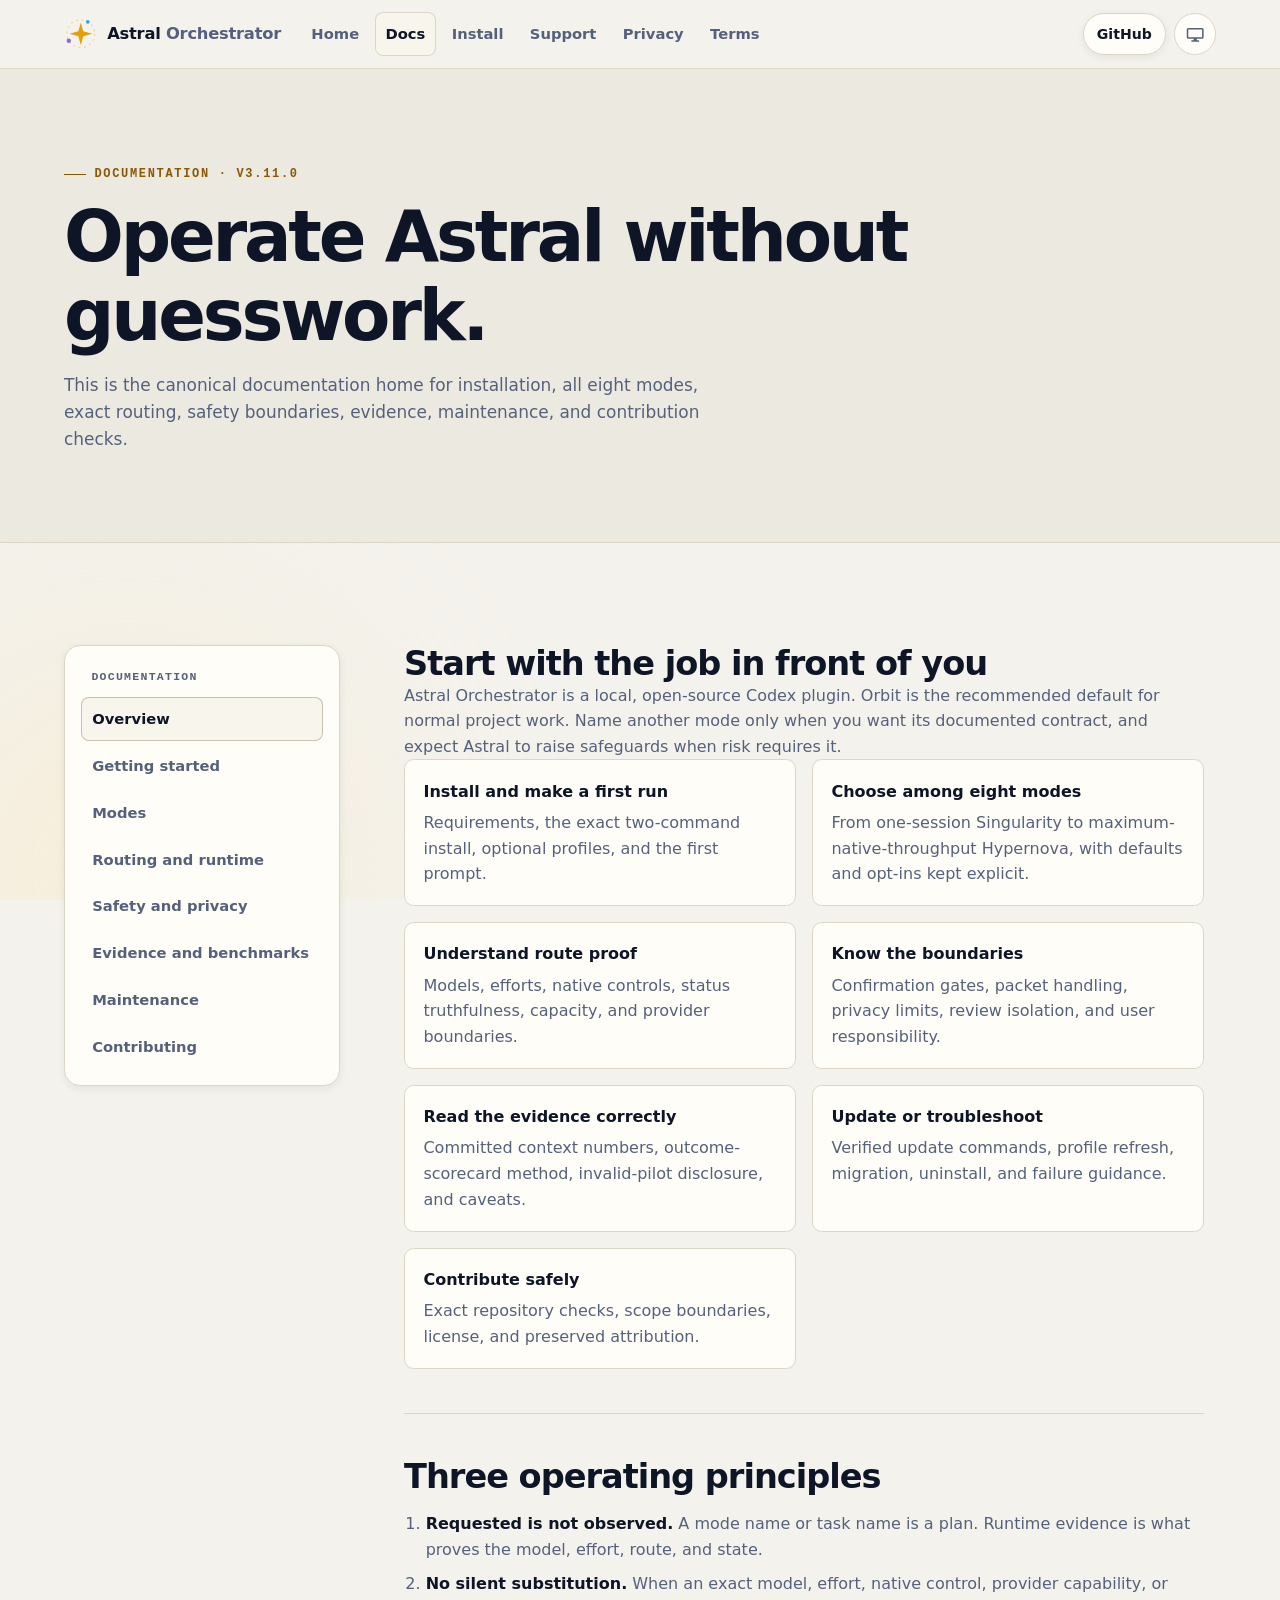
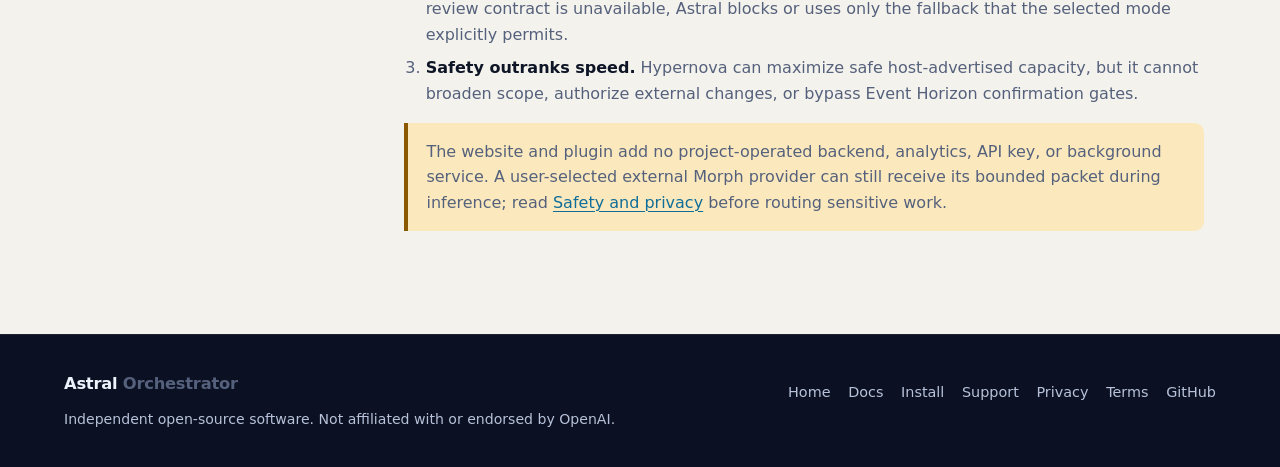
==== commit 47461a2f: "feat: support Sol or Astra as Astral primary" ====
--- a/website/docs/index.html
+++ b/website/docs/index.html
@@ -51,7 +51,7 @@
     <main id="main-content">
       <header class="page-header docs-page-header">
         <div class="shell">
-          <p class="eyebrow">Documentation · v3.8.0</p>
+          <p class="eyebrow">Documentation · v3.11.0</p>
           <h1 id="docs-title">Operate Astral without guesswork.</h1>
           <p class="page-lede">This is the canonical documentation home for installation, all eight modes, exact routing, safety boundaries, evidence, maintenance, and contribution checks.</p>
         </div>
@@ -79,7 +79,7 @@
               <p>Astral Orchestrator is a local, open-source Codex plugin. Orbit is the recommended default for normal project work. Name another mode only when you want its documented contract, and expect Astral to raise safeguards when risk requires it.</p>
               <div class="doc-card-grid">
                 <a class="doc-card" href="getting-started/"><strong>Install and make a first run</strong><span>Requirements, the exact two-command install, optional profiles, and the first prompt.</span></a>
-                <a class="doc-card" href="modes/"><strong>Choose among eight modes</strong><span>From one-session Singularity to all-Sol-Ultra Hypernova, with defaults and opt-ins kept explicit.</span></a>
+                <a class="doc-card" href="modes/"><strong>Choose among eight modes</strong><span>From one-session Singularity to maximum-native-throughput Hypernova, with defaults and opt-ins kept explicit.</span></a>
                 <a class="doc-card" href="routing/"><strong>Understand route proof</strong><span>Models, efforts, native controls, status truthfulness, capacity, and provider boundaries.</span></a>
                 <a class="doc-card" href="safety/"><strong>Know the boundaries</strong><span>Confirmation gates, packet handling, privacy limits, review isolation, and user responsibility.</span></a>
                 <a class="doc-card" href="evidence/"><strong>Read the evidence correctly</strong><span>Committed context numbers, outcome-scorecard method, invalid-pilot disclosure, and caveats.</span></a>
--- a/website/assets/site.css
+++ b/website/assets/site.css
@@ -1081,6 +1081,7 @@
 }
 
 .route-step--sol,
+.route-step--astra,
 .route-step--review {
   border-left-color: var(--gold-bright);
 }
@@ -1123,6 +1124,7 @@
 }
 
 .route-step--sol .route-number,
+.route-step--astra .route-number,
 .route-step--review .route-number {
   color: var(--gold);
   background: var(--gold-soft);
@@ -1207,7 +1209,7 @@
 .route-branches {
   position: relative;
   display: grid;
-  grid-template-columns: repeat(2, minmax(0, 1fr));
+  grid-template-columns: repeat(3, minmax(0, 1fr));
   gap: 1rem;
   padding: 1.1rem;
   border: 1px dashed var(--line-strong);
@@ -2025,6 +2027,10 @@
 }
 
 @media (max-width: 48rem) {
+  .route-branches {
+    grid-template-columns: 1fr;
+  }
+
   .header-inner {
     row-gap: 0.35rem;
   }
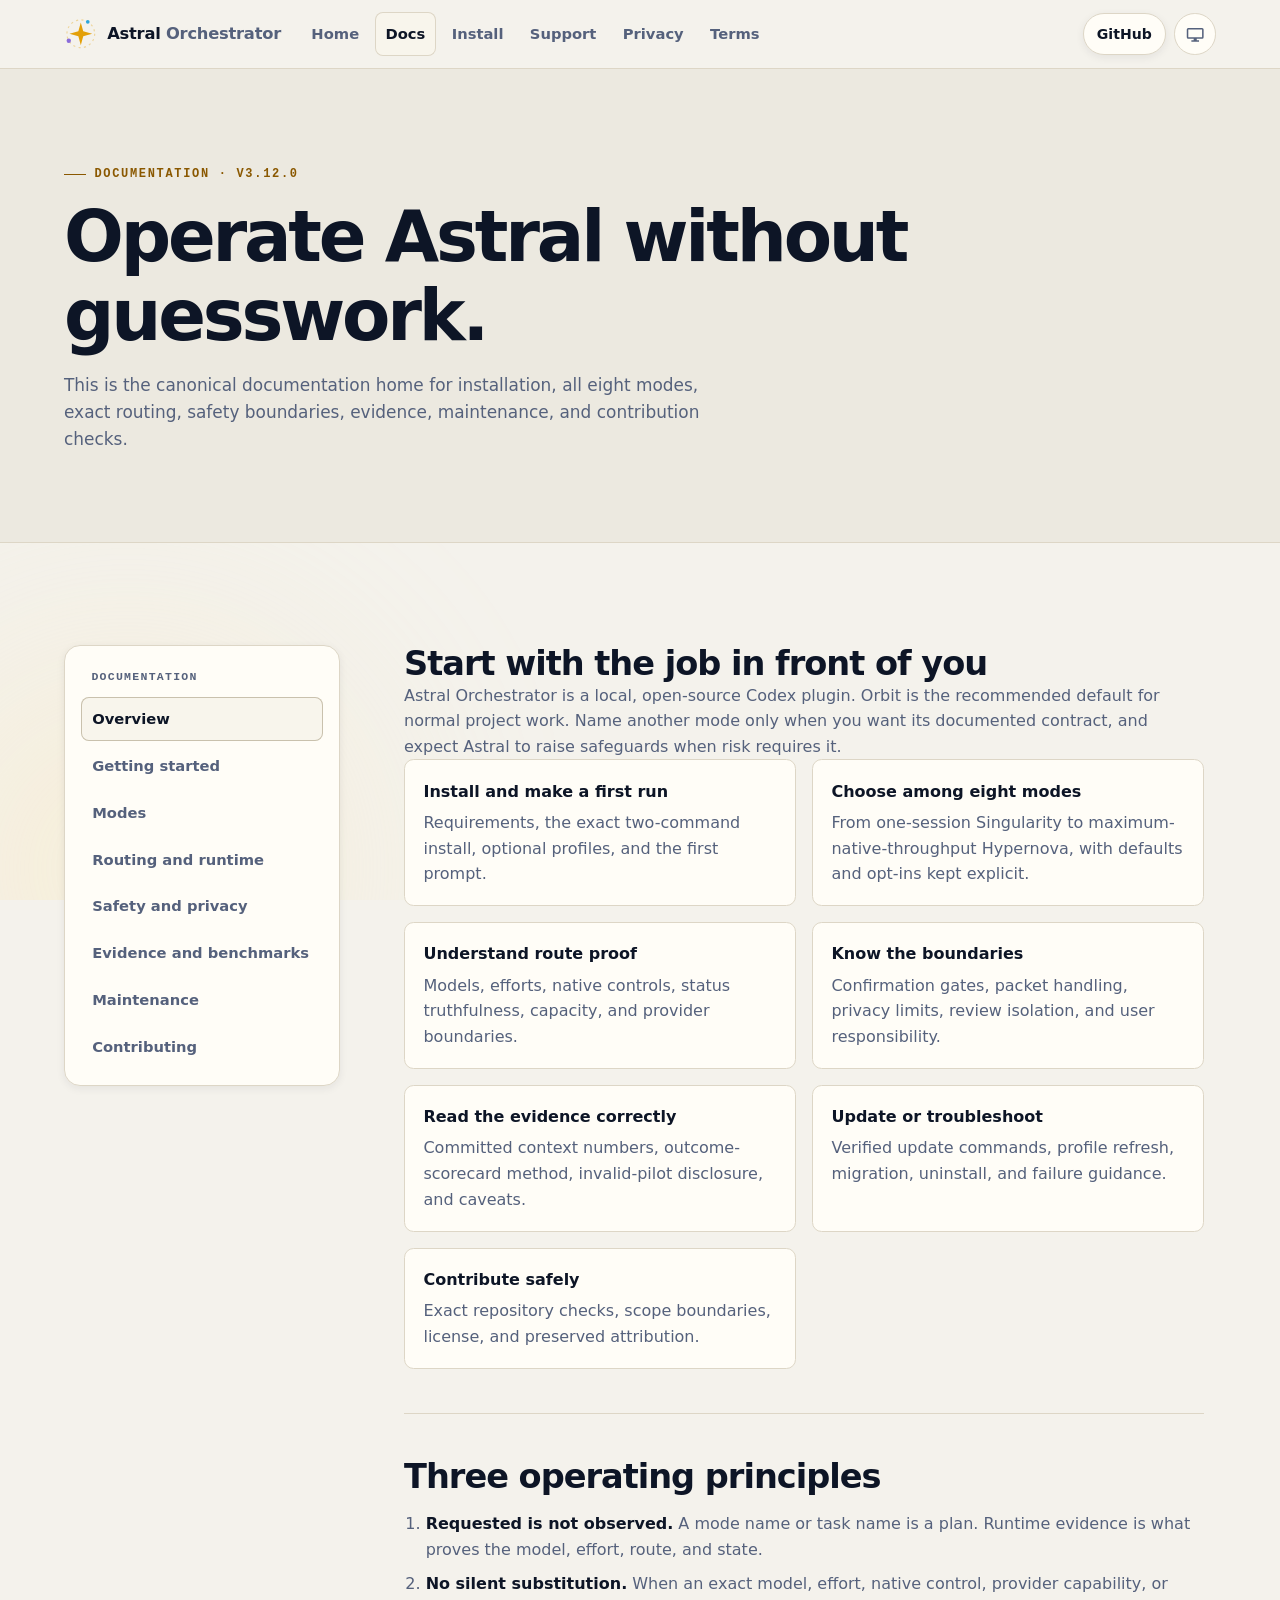
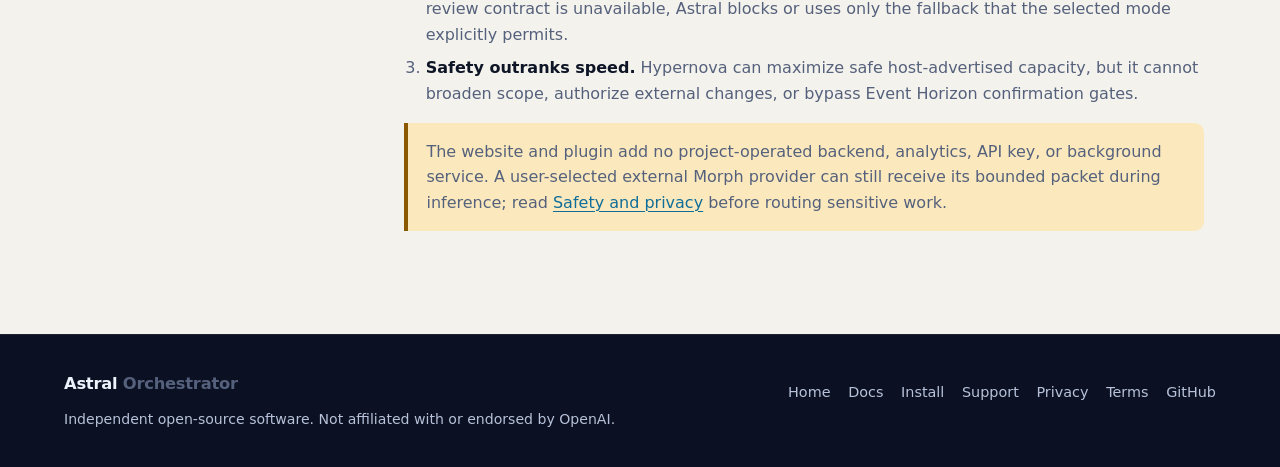
==== commit e799fe47: "feat: route Astral workers to GPT-6 with optional TypeSafe session" ====
--- a/website/docs/index.html
+++ b/website/docs/index.html
@@ -51,7 +51,7 @@
     <main id="main-content">
       <header class="page-header docs-page-header">
         <div class="shell">
-          <p class="eyebrow">Documentation · v3.11.0</p>
+          <p class="eyebrow">Documentation · v3.12.0</p>
           <h1 id="docs-title">Operate Astral without guesswork.</h1>
           <p class="page-lede">This is the canonical documentation home for installation, all eight modes, exact routing, safety boundaries, evidence, maintenance, and contribution checks.</p>
         </div>
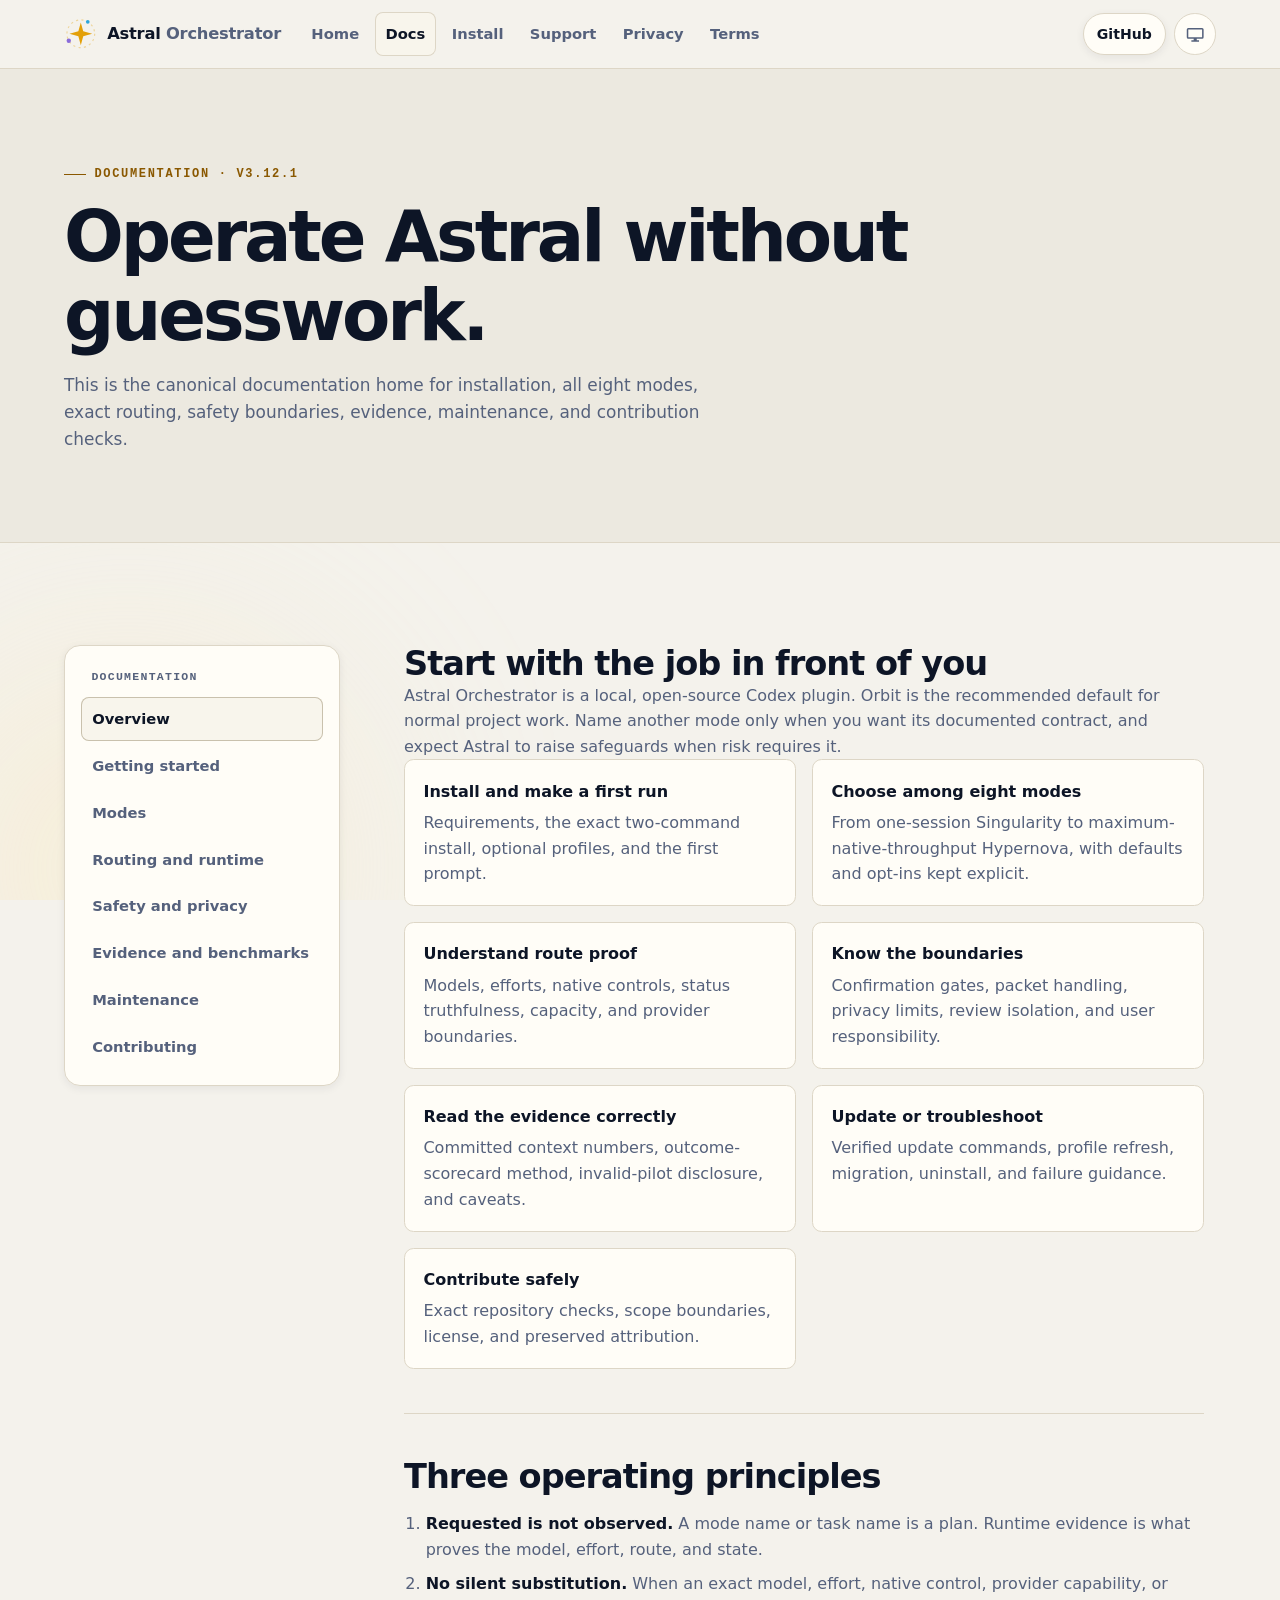
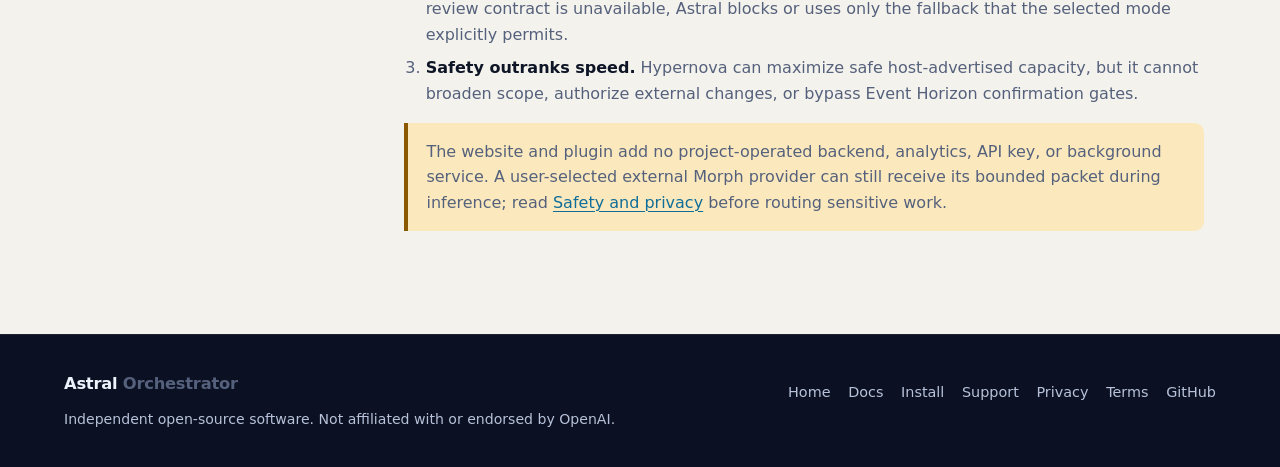
==== commit c2de2fc5: "fix: identify TypeSafe client in v3.12.1 route" ====
--- a/website/docs/index.html
+++ b/website/docs/index.html
@@ -51,7 +51,7 @@
     <main id="main-content">
       <header class="page-header docs-page-header">
         <div class="shell">
-          <p class="eyebrow">Documentation · v3.12.0</p>
+          <p class="eyebrow">Documentation · v3.12.1</p>
           <h1 id="docs-title">Operate Astral without guesswork.</h1>
           <p class="page-lede">This is the canonical documentation home for installation, all eight modes, exact routing, safety boundaries, evidence, maintenance, and contribution checks.</p>
         </div>
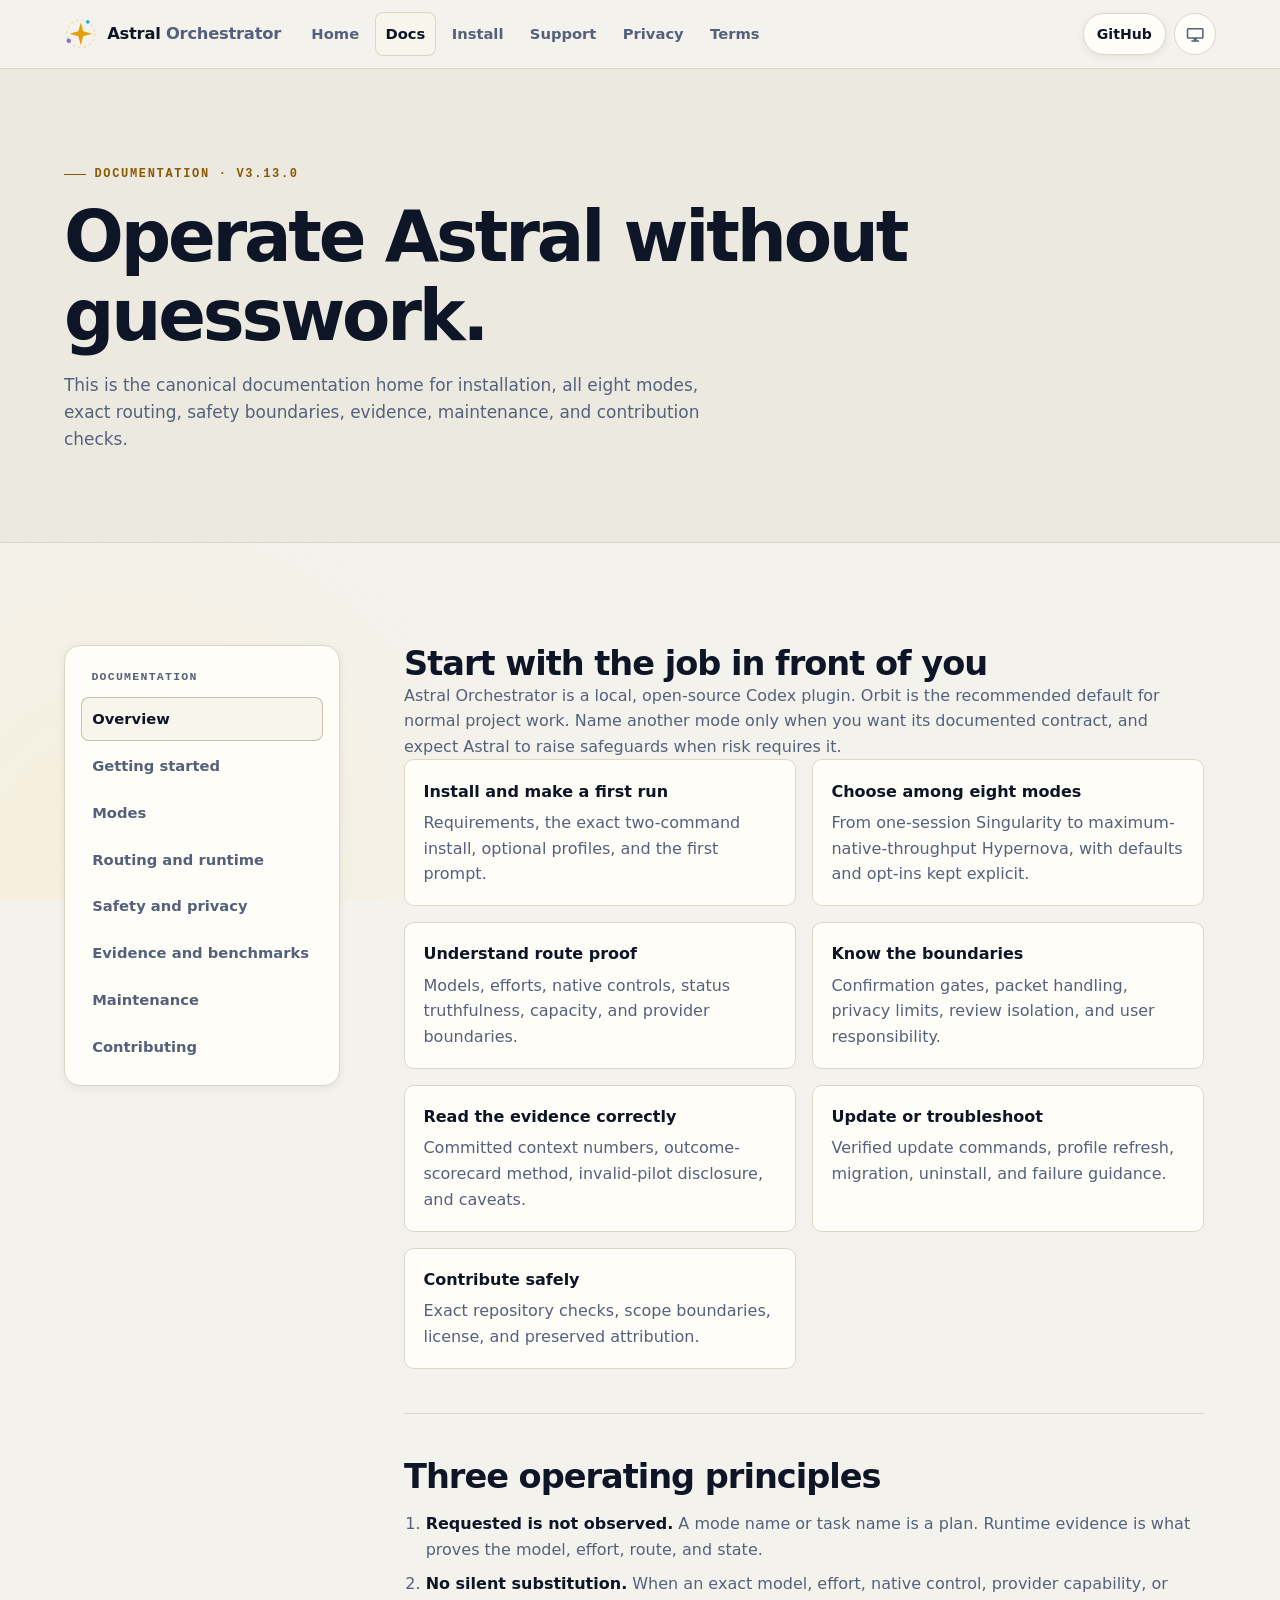
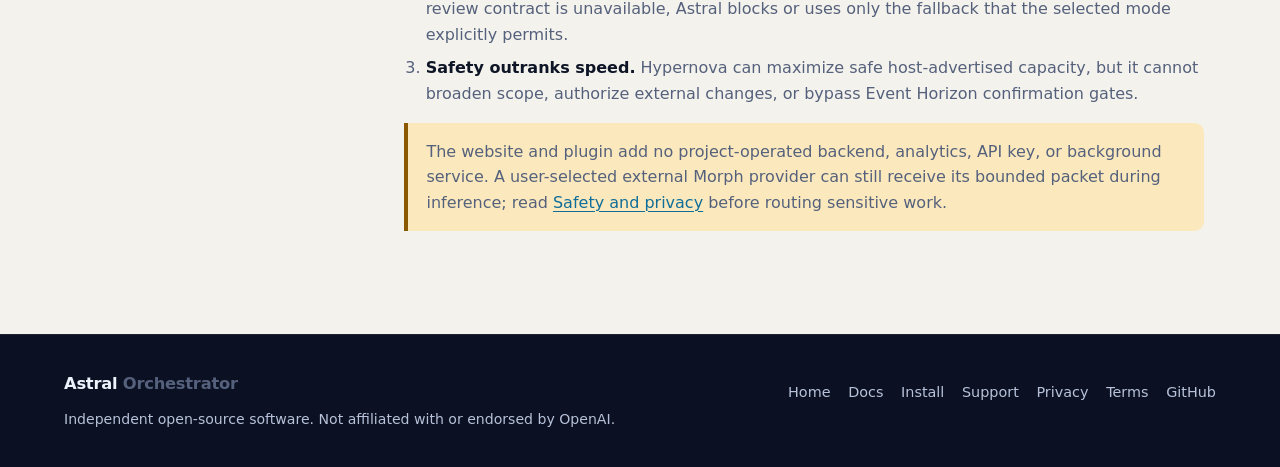
==== commit 0b1373b2: "feat: add adaptive Jev routing with Ares and OpenCodex checks" ====
--- a/website/docs/index.html
+++ b/website/docs/index.html
@@ -51,7 +51,7 @@
     <main id="main-content">
       <header class="page-header docs-page-header">
         <div class="shell">
-          <p class="eyebrow">Documentation · v3.12.1</p>
+          <p class="eyebrow">Documentation · v3.13.0</p>
           <h1 id="docs-title">Operate Astral without guesswork.</h1>
           <p class="page-lede">This is the canonical documentation home for installation, all eight modes, exact routing, safety boundaries, evidence, maintenance, and contribution checks.</p>
         </div>
